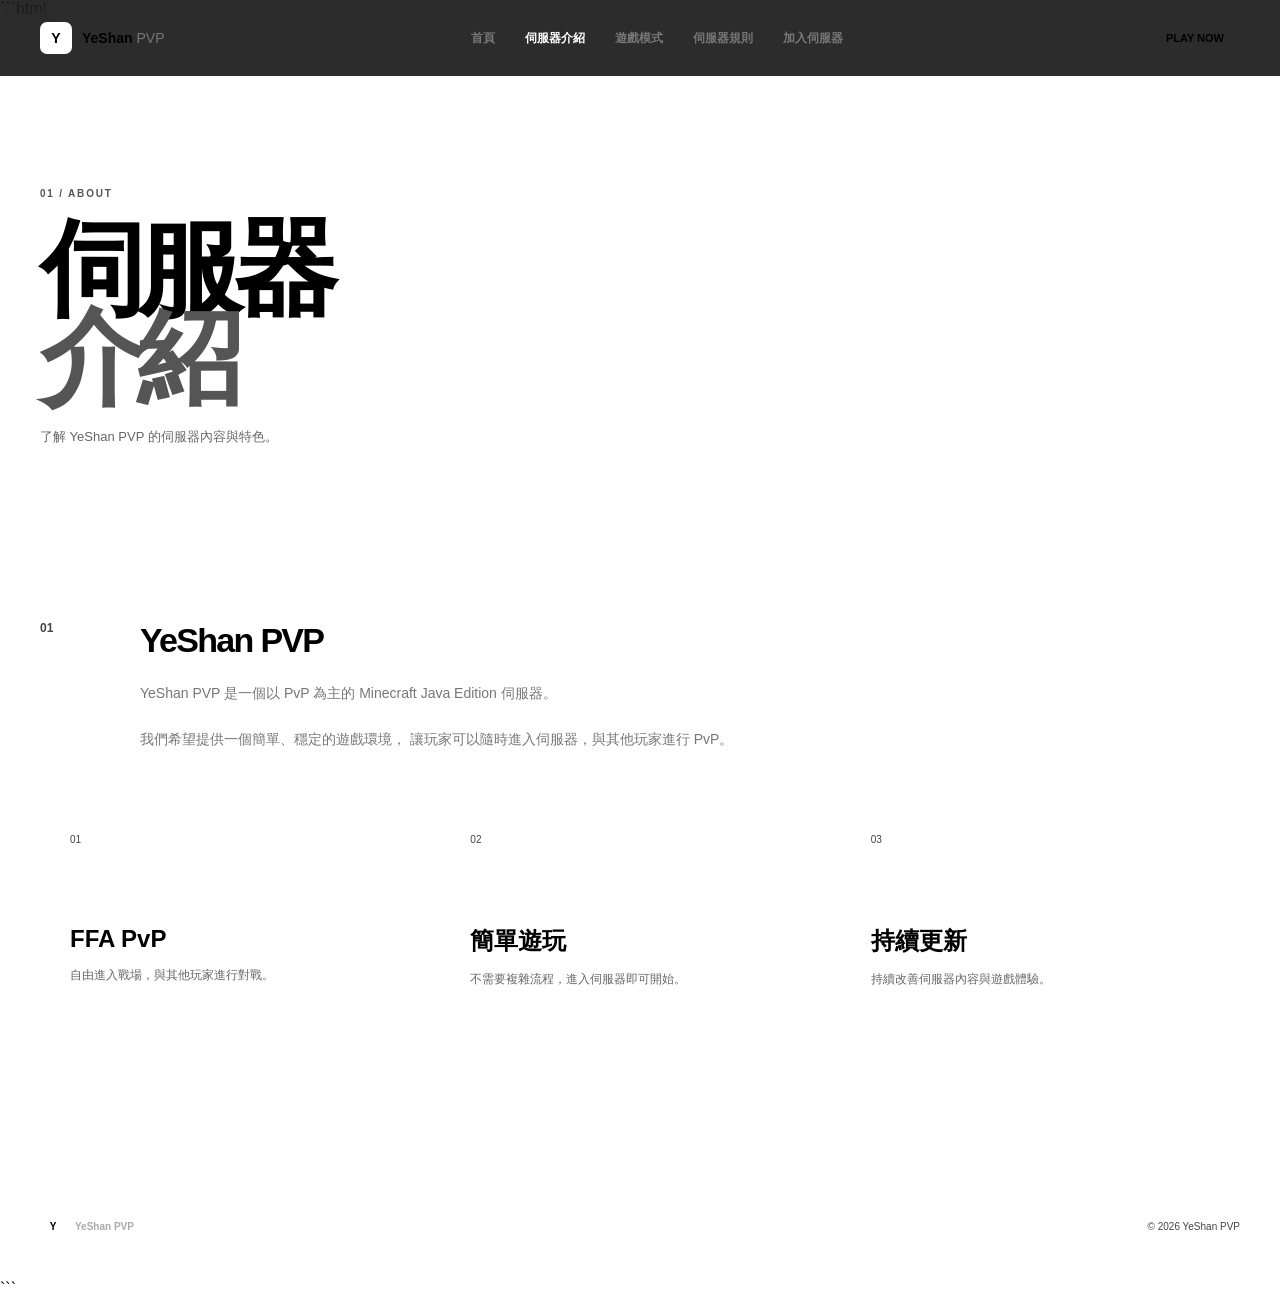
==== about.html @ f365135a "Add files via upload" ====
```html
<!DOCTYPE html>
<html lang="zh-TW">

<head>

    <meta charset="UTF-8">
    <meta name="viewport" content="width=device-width, initial-scale=1.0">

    <title>伺服器介紹｜YeShan PVP</title>

    <link rel="stylesheet" href="style.css">

</head>

<body>

<header class="navbar">

    <a href="index.html" class="logo">
        <span class="logo-box">Y</span>
        <span>YeShan <b>PVP</b></span>
    </a>

    <nav>
        <a href="index.html">首頁</a>
        <a href="about.html" class="active">伺服器介紹</a>
        <a href="games.html">遊戲模式</a>
        <a href="rules.html">伺服器規則</a>
        <a href="join.html">加入伺服器</a>
    </nav>

    <a href="join.html" class="nav-button">
        PLAY NOW
    </a>

</header>


<main class="page">

    <div class="page-header">

        <span>01 / ABOUT</span>

        <h1>
            伺服器<br>
            <em>介紹</em>
        </h1>

        <p>
            了解 YeShan PVP 的伺服器內容與特色。
        </p>

    </div>


    <section class="content-box">

        <div class="content-number">
            01
        </div>

        <div>

            <h2>YeShan PVP</h2>

            <p>
                YeShan PVP 是一個以 PvP 為主的
                Minecraft Java Edition 伺服器。
            </p>

            <p>
                我們希望提供一個簡單、穩定的遊戲環境，
                讓玩家可以隨時進入伺服器，與其他玩家進行 PvP。
            </p>

        </div>

    </section>


    <section class="content-grid">

        <div class="feature-card">

            <span>01</span>

            <h2>FFA PvP</h2>

            <p>
                自由進入戰場，與其他玩家進行對戰。
            </p>

        </div>


        <div class="feature-card">

            <span>02</span>

            <h2>簡單遊玩</h2>

            <p>
                不需要複雜流程，進入伺服器即可開始。
            </p>

        </div>


        <div class="feature-card">

            <span>03</span>

            <h2>持續更新</h2>

            <p>
                持續改善伺服器內容與遊戲體驗。
            </p>

        </div>

    </section>

</main>


<footer>

    <div class="footer-logo">
        <span class="logo-box">Y</span>
        YeShan PVP
    </div>

    <span>© 2026 YeShan PVP</span>

</footer>


<script src="script.js"></script>

</body>
</html>
```
---- style.css ----
```css
@import url('https://fonts.googleapis.com/css2?family=Inter:wght@400;500;600;700;800;900&display=swap');

:root {
    --bg: #080808;
    --bg2: #0e0e0e;
    --card: #111;
    --line: rgba(255,255,255,.09);

    --text: #f4f4f4;
    --muted: #777;
    --dark: #444;

    --green: #5cff8d;

    --max: 1180px;
}

* {
    margin: 0;
    padding: 0;
    box-sizing: border-box;
}

html {
    scroll-behavior: smooth;
}

body {
    background: var(--bg);
    color: var(--text);

    font-family:
        Inter,
        "Noto Sans TC",
        sans-serif;

    overflow-x: hidden;
}

body::before {
    content: "";

    position: fixed;

    inset: 0;

    background-image:
        linear-gradient(
            rgba(255,255,255,.025) 1px,
            transparent 1px
        ),
        linear-gradient(
            90deg,
            rgba(255,255,255,.025) 1px,
            transparent 1px
        );

    background-size: 60px 60px;

    pointer-events: none;

    z-index: -1;
}

a {
    color: inherit;
    text-decoration: none;
}


/* NAVBAR */

.navbar {
    position: fixed;

    top: 0;
    left: 0;
    right: 0;

    height: 76px;

    padding: 0 40px;

    display: flex;
    align-items: center;
    justify-content: space-between;

    border-bottom: 1px solid var(--line);

    background: rgba(8,8,8,.85);

    backdrop-filter: blur(18px);

    z-index: 100;
}

.logo {
    display: flex;
    align-items: center;
    gap: 10px;

    font-size: 14px;
    font-weight: 800;
}

.logo b {
    color: #777;
    font-weight: 400;
}

.logo-box {
    width: 32px;
    height: 32px;

    display: grid;
    place-items: center;

    background: white;
    color: black;

    border-radius: 7px;

    font-weight: 900;
}

.navbar nav {
    display: flex;
    gap: 30px;
}

.navbar nav a {
    color: #777;

    font-size: 12px;
    font-weight: 600;

    transition: .2s;
}

.navbar nav a:hover,
.navbar nav a.active {
    color: white;
}

.nav-button {
    padding: 10px 16px;

    border: 1px solid var(--line);

    border-radius: 7px;

    font-size: 11px;
    font-weight: 800;

    transition: .2s;
}

.nav-button:hover {
    background: white;
    color: black;
}


/* HOME */

.home-hero {
    min-height: 76vh;

    max-width: var(--max);

    margin: auto;

    padding: 180px 40px 100px;

    display: flex;
    align-items: center;

    position: relative;
}

.home-hero::after {
    content: "PVP";

    position: absolute;

    right: -20px;
    bottom: 0;

    color: rgba(255,255,255,.025);

    font-size: 240px;
    font-weight: 900;

    letter-spacing: -.1em;

    pointer-events: none;
}

.hero-content {
    position: relative;
    z-index: 2;
}

.hero-tag {
    color: #666;

    font-size: 10px;
    font-weight: 800;

    letter-spacing: .2em;

    margin-bottom: 20px;
}

.home-hero h1 {
    font-size: clamp(70px, 12vw, 145px);

    line-height: .82;

    letter-spacing: -.09em;

    font-weight: 900;
}

.home-hero h1 span {
    color: #4d4d4d;
}

.home-hero p {
    color: #777;

    font-size: 14px;

    line-height: 1.8;

    margin-top: 30px;
}

.hero-buttons {
    display: flex;
    gap: 10px;

    margin-top: 30px;
}

.button {
    display: inline-block;

    padding: 13px 20px;

    border: 1px solid var(--line);

    border-radius: 7px;

    font-size: 11px;
    font-weight: 800;

    transition: .2s;
}

.button.primary {
    background: white;
    color: black;
}

.button:hover {
    transform: translateY(-2px);
}

.button:not(.primary):hover {
    background: #111;
}


/* HOME CARDS */

.home-links {
    max-width: var(--max);

    margin: auto;

    padding: 0 40px 100px;

    display: grid;

    grid-template-columns: repeat(4,1fr);

    gap: 1px;
}

.home-card {
    min-height: 230px;

    padding: 28px;

    background: var(--card);

    border: 1px solid var(--line);

    transition: .25s;
}

.home-card:hover {
    background: #171717;

    transform: translateY(-5px);
}

.home-card > span {
    color: #444;

    font-size: 10px;
    font-weight: 800;
}

.home-card h2 {
    margin-top: 65px;

    font-size: 19px;

    letter-spacing: -.04em;
}

.home-card p {
    color: #666;

    font-size: 12px;

    line-height: 1.7;

    margin-top: 10px;
}

.home-card strong {
    display: block;

    margin-top: 20px;

    color: #aaa;

    font-size: 10px;
}


/* PAGE */

.page {
    max-width: var(--max);

    margin: auto;

    padding:
        170px 40px
        100px;
}

.page-header {
    border-bottom: 1px solid var(--line);

    padding-bottom: 65px;

    margin-bottom: 60px;
}

.page-header > span {
    color: #555;

    font-size: 10px;
    font-weight: 800;

    letter-spacing: .18em;
}

.page-header h1 {
    font-size: clamp(55px,9vw,105px);

    line-height: .85;

    letter-spacing: -.08em;

    margin-top: 25px;
}

.page-header h1 em {
    color: #555;

    font-style: normal;
}

.page-header p {
    color: #666;

    font-size: 13px;

    margin-top: 25px;
}


/* ABOUT */

.content-box {
    display: grid;

    grid-template-columns: 100px 1fr;

    padding: 50px 0;

    border-bottom: 1px solid var(--line);
}

.content-number {
    color: #444;

    font-size: 12px;
    font-weight: 800;
}

.content-box h2 {
    font-size: 34px;

    letter-spacing: -.05em;
}

.content-box p {
    max-width: 650px;

    color: #777;

    font-size: 14px;

    line-height: 1.9;

    margin-top: 20px;
}

.content-grid {
    display: grid;

    grid-template-columns: repeat(3,1fr);

    gap: 1px;

    margin-top: 1px;
}

.feature-card {
    min-height: 270px;

    padding: 30px;

    background: var(--card);

    border: 1px solid var(--line);

    transition: .25s;
}

.feature-card:hover {
    background: #151515;
}

.feature-card > span {
    color: #444;

    font-size: 10px;
}

.feature-card h2 {
    margin-top: 80px;

    font-size: 24px;
}

.feature-card p {
    color: #666;

    font-size: 12px;

    line-height: 1.7;

    margin-top: 12px;
}


/* GAMES */

.game-card {
    display: grid;

    grid-template-columns: 1fr 1fr;

    border: 1px solid var(--line);

    background: var(--card);
}

.game-image {
    min-height: 400px;

    display: grid;
    place-items: center;

    background:
        linear-gradient(
            135deg,
            #171717,
            #090909
        );

    font-size: 100px;

    color: #444;
}

.game-info {
    padding: 55px;
}

.game-info > span {
    color: #555;

    font-size: 10px;
    font-weight: 800;

    letter-spacing: .15em;
}

.game-info h2 {
    font-size: 55px;

    letter-spacing: -.07em;

    margin-top: 25px;
}

.game-info p {
    color: #777;

    font-size: 13px;

    line-height: 1.8;

    margin-top: 20px;
}

.game-status {
    color: var(--green);

    font-size: 10px;
    font-weight: 800;

    margin-top: 35px;
}

.coming-soon {
    margin-top: 60px;

    padding: 50px;

    border: 1px solid var(--line);

    text-align: center;
}

.coming-soon span {
    color: #444;

    font-size: 9px;
    font-weight: 800;

    letter-spacing: .2em;
}

.coming-soon h2 {
    margin-top: 15px;
}

.coming-soon p {
    color: #666;

    font-size: 12px;

    margin-top: 10px;
}


/* RULES */

.rules {
    border-top: 1px solid var(--line);
}

.rules article {
    display: grid;

    grid-template-columns: 100px 1fr;

    padding: 32px 0;

    border-bottom: 1px solid var(--line);

    transition: .2s;
}

.rules article:hover {
    padding-left: 15px;
}

.rules article > span {
    color: #444;

    font-size: 11px;
    font-weight: 800;
}

.rules h2 {
    font-size: 17px;
}

.rules p {
    color: #666;

    font-size: 12px;

    margin-top: 9px;
}

.rule-note {
    margin-top: 50px;

    padding: 30px;

    border: 1px solid var(--line);

    background: var(--card);
}

.rule-note span {
    color: #555;

    font-size: 9px;
    font-weight: 800;

    letter-spacing: .2em;
}

.rule-note p {
    color: #777;

    font-size: 12px;

    line-height: 1.7;

    margin-top: 10px;
}


/* JOIN */

.join-server {
    padding: 50px;

    border: 1px solid var(--line);

    background: var(--card);
}

.join-server > div:first-child > span {
    color: #555;

    font-size: 9px;
    font-weight: 800;

    letter-spacing: .15em;
}

.join-server h2 {
    font-family: monospace;

    font-size: clamp(22px,4vw,38px);

    margin-top: 15px;
}

.copy-big {
    margin-top: 30px;

    padding: 13px 20px;

    border: 0;

    border-radius: 7px;

    background: white;
    color: black;

    cursor: pointer;

    font-size: 11px;
    font-weight: 800;
}

#copyMessage {
    color: var(--green);

    font-size: 11px;

    margin-top: 10px;
}

.server-info-grid {
    display: grid;

    grid-template-columns: repeat(4,1fr);

    margin-top: 50px;

    border-top: 1px solid var(--line);
}

.server-info-grid > div {
    padding: 25px 20px 0;

    border-right: 1px solid var(--line);
}

.server-info-grid > div:first-child {
    padding-left: 0;
}

.server-info-grid > div:last-child {
    border: 0;
}

.server-info-grid span {
    display: block;

    color: #555;

    font-size: 9px;
    font-weight: 800;

    margin-bottom: 8px;
}

.server-info-grid strong {
    font-size: 13px;
}

.online {
    color: var(--green);
}

.join-steps {
    margin-top: 80px;
}

.join-steps > h2 {
    font-size: 35px;

    margin-bottom: 40px;
}

.join-steps > div {
    display: grid;

    grid-template-columns: repeat(4,1fr);
}

.join-steps article {
    padding: 30px 20px;

    border-top: 1px solid var(--line);
    border-right: 1px solid var(--line);
}

.join-steps article:last-child {
    border-right: 0;
}

.join-steps article span {
    color: #444;

    font-size: 10px;
}

.join-steps h3 {
    font-size: 14px;

    margin-top: 35px;
}

.join-steps p {
    color: #666;

    font-size: 11px;

    margin-top: 10px;
}


/* FOOTER */

footer {
    padding: 40px;

    border-top: 1px solid var(--line);

    display: flex;

    justify-content: space-between;
    align-items: center;

    color: #444;

    font-size: 10px;
}

.footer-logo {
    display: flex;

    align-items: center;

    gap: 9px;

    color: #aaa;

    font-weight: 800;
}

.footer-logo .logo-box {
    width: 26px;
    height: 26px;

    font-size: 10px;
}


/* MOBILE */

@media(max-width:850px) {

    .navbar {
        padding: 0 20px;
    }

    .navbar nav {
        display: none;
    }

    .home-hero {
        padding: 150px 22px 80px;
    }

    .home-hero h1 {
        font-size: 75px;
    }

    .home-links {
        padding: 0 22px 70px;

        grid-template-columns: 1fr 1fr;
    }

    .page {
        padding:
            140px 22px
            70px;
    }

    .content-grid {
        grid-template-columns: 1fr;
    }

    .game-card {
        grid-template-columns: 1fr;
    }

    .game-image {
        min-height: 250px;
    }

    .server-info-grid {
        grid-template-columns: 1fr 1fr;

        gap: 20px;
    }

    .server-info-grid > div,
    .server-info-grid > div:first-child {
        padding: 20px 0;

        border-right: 0;
        border-bottom: 1px solid var(--line);
    }

    .join-steps > div {
        grid-template-columns: 1fr;
    }

    .join-steps article {
        border-right: 0;

        border-bottom: 1px solid var(--line);
    }

    footer {
        flex-direction: column;

        gap: 15px;

        text-align: center;
    }

}
```
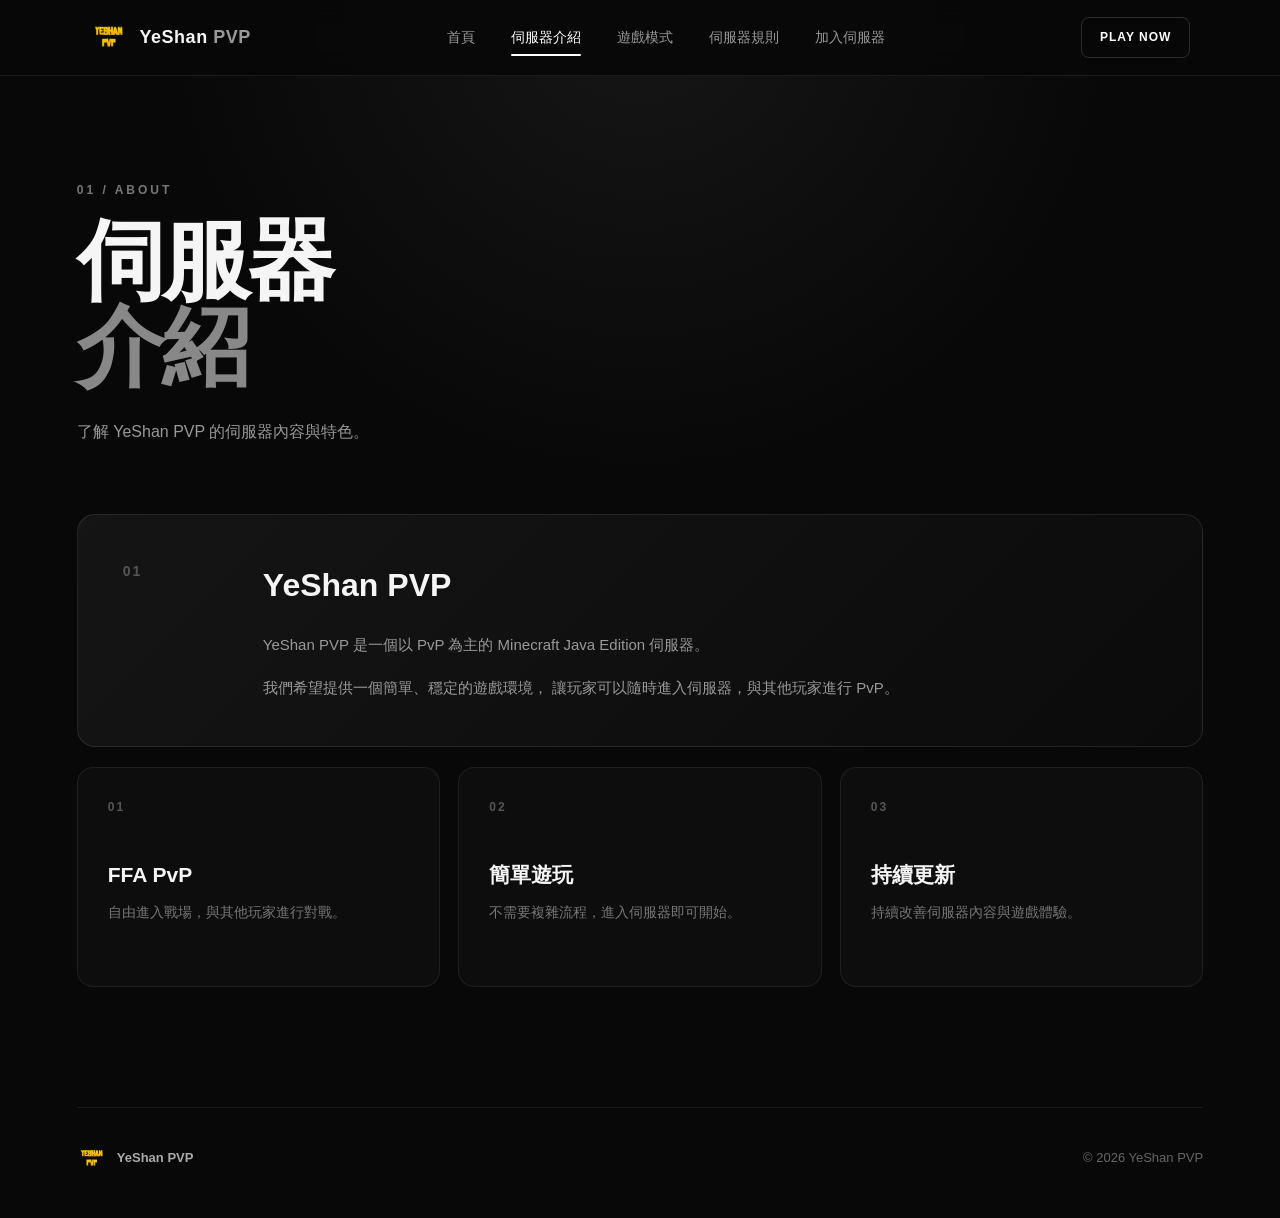
==== commit 2e6766f8: "Add files via upload" ====
--- a/about.html
+++ b/about.html
@@ -1,4 +1,3 @@
-```html
 <!DOCTYPE html>
 <html lang="zh-TW">
 
@@ -9,26 +8,62 @@
 
     <title>伺服器介紹｜YeShan PVP</title>
 
+    <meta name="description"
+          content="YeShan PVP Minecraft PvP Server">
+
+    <!-- 網頁分頁圖示 -->
+    <link rel="icon" type="image/png" href="favicon.png">
+
+    <!-- 網站樣式 -->
     <link rel="stylesheet" href="style.css">
 
 </head>
 
+
 <body>
 
 <header class="navbar">
 
+    <!-- Logo -->
     <a href="index.html" class="logo">
-        <span class="logo-box">Y</span>
-        <span>YeShan <b>PVP</b></span>
+
+        <img
+            src="logo.png"
+            alt="YeShan PVP Logo"
+            class="custom-logo"
+        >
+
+        <span>
+            YeShan <b>PVP</b>
+        </span>
+
     </a>
 
+
     <nav>
-        <a href="index.html">首頁</a>
-        <a href="about.html" class="active">伺服器介紹</a>
-        <a href="games.html">遊戲模式</a>
-        <a href="rules.html">伺服器規則</a>
-        <a href="join.html">加入伺服器</a>
+
+        <a href="index.html">
+            首頁
+        </a>
+
+        <a href="about.html" class="active">
+            伺服器介紹
+        </a>
+
+        <a href="games.html">
+            遊戲模式
+        </a>
+
+        <a href="rules.html">
+            伺服器規則
+        </a>
+
+        <a href="join.html">
+            加入伺服器
+        </a>
+
     </nav>
+
 
     <a href="join.html" class="nav-button">
         PLAY NOW
@@ -41,7 +76,9 @@
 
     <div class="page-header">
 
-        <span>01 / ABOUT</span>
+        <span>
+            01 / ABOUT
+        </span>
 
         <h1>
             伺服器<br>
@@ -63,7 +100,9 @@
 
         <div>
 
-            <h2>YeShan PVP</h2>
+            <h2>
+                YeShan PVP
+            </h2>
 
             <p>
                 YeShan PVP 是一個以 PvP 為主的
@@ -82,11 +121,16 @@
 
     <section class="content-grid">
 
+
         <div class="feature-card">
 
-            <span>01</span>
-
-            <h2>FFA PvP</h2>
+            <span>
+                01
+            </span>
+
+            <h2>
+                FFA PvP
+            </h2>
 
             <p>
                 自由進入戰場，與其他玩家進行對戰。
@@ -97,9 +141,13 @@
 
         <div class="feature-card">
 
-            <span>02</span>
-
-            <h2>簡單遊玩</h2>
+            <span>
+                02
+            </span>
+
+            <h2>
+                簡單遊玩
+            </h2>
 
             <p>
                 不需要複雜流程，進入伺服器即可開始。
@@ -110,9 +158,13 @@
 
         <div class="feature-card">
 
-            <span>03</span>
-
-            <h2>持續更新</h2>
+            <span>
+                03
+            </span>
+
+            <h2>
+                持續更新
+            </h2>
 
             <p>
                 持續改善伺服器內容與遊戲體驗。
@@ -120,6 +172,7 @@
 
         </div>
 
+
     </section>
 
 </main>
@@ -128,11 +181,22 @@
 <footer>
 
     <div class="footer-logo">
-        <span class="logo-box">Y</span>
-        YeShan PVP
+
+        <img
+            src="logo.png"
+            alt="YeShan PVP Logo"
+            class="custom-logo footer-custom-logo"
+        >
+
+        <span>
+            YeShan PVP
+        </span>
+
     </div>
 
-    <span>© 2026 YeShan PVP</span>
+    <span>
+        © 2026 YeShan PVP
+    </span>
 
 </footer>
 
@@ -140,5 +204,5 @@
 <script src="script.js"></script>
 
 </body>
-</html>
-```
+
+</html>
--- a/style.css
+++ b/style.css
@@ -1,20 +1,6 @@
-```css
-@import url('https://fonts.googleapis.com/css2?family=Inter:wght@400;500;600;700;800;900&display=swap');
-
-:root {
-    --bg: #080808;
-    --bg2: #0e0e0e;
-    --card: #111;
-    --line: rgba(255,255,255,.09);
-
-    --text: #f4f4f4;
-    --muted: #777;
-    --dark: #444;
-
-    --green: #5cff8d;
-
-    --max: 1180px;
-}
+/* ================================
+   基本設定
+================================ */
 
 * {
     margin: 0;
@@ -27,40 +13,21 @@
 }
 
 body {
-    background: var(--bg);
-    color: var(--text);
-
+    min-height: 100vh;
+    background:
+        radial-gradient(
+            circle at 50% 0%,
+            rgba(255, 255, 255, 0.06),
+            transparent 35%
+        ),
+        #080808;
+    color: #f5f5f5;
     font-family:
-        Inter,
+        Arial,
         "Noto Sans TC",
+        "Microsoft JhengHei",
         sans-serif;
-
-    overflow-x: hidden;
-}
-
-body::before {
-    content: "";
-
-    position: fixed;
-
-    inset: 0;
-
-    background-image:
-        linear-gradient(
-            rgba(255,255,255,.025) 1px,
-            transparent 1px
-        ),
-        linear-gradient(
-            90deg,
-            rgba(255,255,255,.025) 1px,
-            transparent 1px
-        );
-
-    background-size: 60px 60px;
-
-    pointer-events: none;
-
-    z-index: -1;
+    line-height: 1.6;
 }
 
 a {
@@ -68,753 +35,1132 @@
     text-decoration: none;
 }
 
-
-/* NAVBAR */
+img {
+    max-width: 100%;
+}
+
+
+/* ================================
+   導覽列
+================================ */
 
 .navbar {
-    position: fixed;
-
+    position: sticky;
     top: 0;
-    left: 0;
-    right: 0;
-
-    height: 76px;
-
-    padding: 0 40px;
+    z-index: 1000;
+
+    width: 100%;
+    min-height: 76px;
+
+    padding: 0 7%;
 
     display: flex;
     align-items: center;
     justify-content: space-between;
 
-    border-bottom: 1px solid var(--line);
-
-    background: rgba(8,8,8,.85);
-
-    backdrop-filter: blur(18px);
-
-    z-index: 100;
-}
+    background: rgba(8, 8, 8, 0.92);
+
+    border-bottom: 1px solid rgba(255, 255, 255, 0.08);
+
+    backdrop-filter: blur(14px);
+}
+
+
+/* ================================
+   Logo
+================================ */
 
 .logo {
     display: flex;
     align-items: center;
-    gap: 10px;
-
-    font-size: 14px;
-    font-weight: 800;
+
+    gap: 12px;
+
+    font-size: 18px;
+    font-weight: 700;
+
+    letter-spacing: 0.5px;
+
+    white-space: nowrap;
 }
 
 .logo b {
-    color: #777;
-    font-weight: 400;
-}
-
-.logo-box {
-    width: 32px;
-    height: 32px;
-
-    display: grid;
-    place-items: center;
-
-    background: white;
-    color: black;
-
-    border-radius: 7px;
-
-    font-weight: 900;
-}
+    color: #999;
+}
+
+
+/* 自訂 Logo 圖片 */
+
+.custom-logo {
+    width: 38px;
+    height: 38px;
+
+    display: block;
+
+    object-fit: contain;
+
+    border-radius: 8px;
+
+    flex-shrink: 0;
+}
+
+
+/* Footer Logo */
+
+.footer-logo .custom-logo {
+    width: 30px;
+    height: 30px;
+
+    border-radius: 6px;
+}
+
+
+/* ================================
+   導覽
+================================ */
 
 .navbar nav {
     display: flex;
-    gap: 30px;
+    align-items: center;
+
+    gap: 8px;
 }
 
 .navbar nav a {
-    color: #777;
+    position: relative;
+
+    padding: 10px 14px;
+
+    color: #999;
+
+    font-size: 14px;
+
+    transition:
+        color 0.25s ease,
+        background 0.25s ease;
+}
+
+.navbar nav a:hover {
+    color: #fff;
+}
+
+.navbar nav a.active {
+    color: #fff;
+}
+
+.navbar nav a.active::after {
+    content: "";
+
+    position: absolute;
+
+    left: 14px;
+    right: 14px;
+    bottom: 3px;
+
+    height: 2px;
+
+    background: #fff;
+
+    border-radius: 10px;
+}
+
+
+/* ================================
+   PLAY NOW
+================================ */
+
+.nav-button {
+    padding: 10px 18px;
+
+    border: 1px solid rgba(255, 255, 255, 0.15);
+
+    border-radius: 8px;
+
+    color: #fff;
 
     font-size: 12px;
-    font-weight: 600;
-
-    transition: .2s;
-}
-
-.navbar nav a:hover,
-.navbar nav a.active {
-    color: white;
-}
-
-.nav-button {
-    padding: 10px 16px;
-
-    border: 1px solid var(--line);
-
-    border-radius: 7px;
-
-    font-size: 11px;
     font-weight: 800;
 
-    transition: .2s;
+    letter-spacing: 1px;
+
+    transition:
+        background 0.25s ease,
+        border-color 0.25s ease,
+        transform 0.2s ease;
 }
 
 .nav-button:hover {
-    background: white;
-    color: black;
-}
-
-
-/* HOME */
+    background: #fff;
+
+    border-color: #fff;
+
+    color: #080808;
+
+    transform: translateY(-2px);
+}
+
+
+/* ================================
+   首頁 Hero
+================================ */
 
 .home-hero {
-    min-height: 76vh;
-
-    max-width: var(--max);
-
-    margin: auto;
-
-    padding: 180px 40px 100px;
+    min-height: calc(100vh - 76px);
+
+    width: 100%;
 
     display: flex;
+
     align-items: center;
+    justify-content: center;
+
+    padding: 100px 7% 120px;
 
     position: relative;
-}
-
-.home-hero::after {
-    content: "PVP";
+
+    overflow: hidden;
+}
+
+
+/* Hero 光暈 */
+
+.home-hero::before {
+    content: "";
 
     position: absolute;
 
-    right: -20px;
-    bottom: 0;
-
-    color: rgba(255,255,255,.025);
-
-    font-size: 240px;
-    font-weight: 900;
-
-    letter-spacing: -.1em;
+    width: 700px;
+    height: 700px;
+
+    top: -300px;
+    left: 50%;
+
+    transform: translateX(-50%);
+
+    background:
+        radial-gradient(
+            circle,
+            rgba(255, 255, 255, 0.07),
+            transparent 70%
+        );
 
     pointer-events: none;
 }
+
+
+/* Hero 內容 */
 
 .hero-content {
     position: relative;
-    z-index: 2;
-}
+
+    z-index: 1;
+
+    width: min(1180px, 100%);
+
+    margin: 0 auto;
+}
+
+
+/* Hero 小標 */
 
 .hero-tag {
-    color: #666;
-
-    font-size: 10px;
-    font-weight: 800;
-
-    letter-spacing: .2em;
-
-    margin-bottom: 20px;
-}
+    display: inline-block;
+
+    margin-bottom: 22px;
+
+    color: #777;
+
+    font-size: 12px;
+    font-weight: 700;
+
+    letter-spacing: 4px;
+}
+
+
+/* Hero 標題 */
 
 .home-hero h1 {
-    font-size: clamp(70px, 12vw, 145px);
-
-    line-height: .82;
-
-    letter-spacing: -.09em;
+    font-size: clamp(72px, 11vw, 150px);
+
+    line-height: 0.9;
+
+    letter-spacing: -7px;
 
     font-weight: 900;
 }
 
 .home-hero h1 span {
-    color: #4d4d4d;
-}
+    display: block;
+
+    color: #777;
+}
+
+
+/* Hero 描述 */
 
 .home-hero p {
-    color: #777;
-
-    font-size: 14px;
+    margin-top: 35px;
+
+    color: #999;
+
+    font-size: 17px;
 
     line-height: 1.8;
-
-    margin-top: 30px;
-}
+}
+
+
+/* ================================
+   Hero 按鈕
+================================ */
 
 .hero-buttons {
     display: flex;
-    gap: 10px;
-
-    margin-top: 30px;
+
+    align-items: center;
+
+    gap: 12px;
+
+    margin-top: 35px;
 }
 
 .button {
-    display: inline-block;
-
-    padding: 13px 20px;
-
-    border: 1px solid var(--line);
-
-    border-radius: 7px;
-
-    font-size: 11px;
-    font-weight: 800;
-
-    transition: .2s;
-}
-
-.button.primary {
-    background: white;
-    color: black;
+    display: inline-flex;
+
+    align-items: center;
+    justify-content: center;
+
+    min-height: 48px;
+
+    padding: 0 22px;
+
+    border: 1px solid rgba(255, 255, 255, 0.15);
+
+    border-radius: 9px;
+
+    color: #ddd;
+
+    font-size: 14px;
+    font-weight: 700;
+
+    transition:
+        transform 0.2s ease,
+        background 0.25s ease,
+        color 0.25s ease,
+        border-color 0.25s ease;
 }
 
 .button:hover {
     transform: translateY(-2px);
-}
-
-.button:not(.primary):hover {
-    background: #111;
-}
-
-
-/* HOME CARDS */
+
+    background: rgba(255, 255, 255, 0.08);
+
+    border-color: rgba(255, 255, 255, 0.25);
+
+    color: #fff;
+}
+
+.button.primary {
+    background: #fff;
+
+    color: #080808;
+
+    border-color: #fff;
+}
+
+.button.primary:hover {
+    background: #ddd;
+
+    color: #080808;
+}
+
+
+/* ================================
+   首頁卡片
+================================ */
 
 .home-links {
-    max-width: var(--max);
-
-    margin: auto;
-
-    padding: 0 40px 100px;
+    width: min(1180px, 88%);
+
+    margin: 0 auto;
+
+    padding: 0 0 120px;
 
     display: grid;
 
-    grid-template-columns: repeat(4,1fr);
-
-    gap: 1px;
+    grid-template-columns: repeat(4, 1fr);
+
+    gap: 18px;
 }
 
 .home-card {
-    min-height: 230px;
-
-    padding: 28px;
-
-    background: var(--card);
-
-    border: 1px solid var(--line);
-
-    transition: .25s;
+    position: relative;
+
+    min-height: 270px;
+
+    padding: 30px;
+
+    display: flex;
+
+    flex-direction: column;
+
+    background: rgba(255, 255, 255, 0.025);
+
+    border: 1px solid rgba(255, 255, 255, 0.07);
+
+    border-radius: 16px;
+
+    overflow: hidden;
+
+    transition:
+        transform 0.25s ease,
+        border-color 0.25s ease,
+        background 0.25s ease;
 }
 
 .home-card:hover {
-    background: #171717;
-
-    transform: translateY(-5px);
+    transform: translateY(-6px);
+
+    background: rgba(255, 255, 255, 0.04);
+
+    border-color: rgba(255, 255, 255, 0.17);
 }
 
 .home-card > span {
-    color: #444;
-
-    font-size: 10px;
+    display: inline-block;
+
+    margin-bottom: 45px;
+
+    color: #555;
+
+    font-size: 12px;
     font-weight: 800;
+
+    letter-spacing: 2px;
 }
 
 .home-card h2 {
-    margin-top: 65px;
-
-    font-size: 19px;
-
-    letter-spacing: -.04em;
+    margin-bottom: 10px;
+
+    color: #fff;
+
+    font-size: 21px;
+
+    line-height: 1.3;
 }
 
 .home-card p {
-    color: #666;
-
-    font-size: 12px;
+    color: #777;
+
+    font-size: 14px;
 
     line-height: 1.7;
-
-    margin-top: 10px;
 }
 
 .home-card strong {
     display: block;
 
-    margin-top: 20px;
+    margin-top: auto;
+
+    padding-top: 25px;
 
     color: #aaa;
 
-    font-size: 10px;
-}
-
-
-/* PAGE */
+    font-size: 13px;
+
+    transition: color 0.2s ease;
+}
+
+.home-card:hover strong {
+    color: #fff;
+}
+
+
+/* ================================
+   一般頁面
+================================ */
 
 .page {
-    max-width: var(--max);
-
-    margin: auto;
-
-    padding:
-        170px 40px
-        100px;
-}
+    width: min(1180px, 88%);
+
+    margin: 0 auto;
+
+    padding: 100px 0 120px;
+}
+
+
+/* ================================
+   頁面標題
+================================ */
 
 .page-header {
-    border-bottom: 1px solid var(--line);
-
-    padding-bottom: 65px;
-
-    margin-bottom: 60px;
+    max-width: 800px;
+
+    margin-bottom: 70px;
 }
 
 .page-header > span {
-    color: #555;
-
-    font-size: 10px;
-    font-weight: 800;
-
-    letter-spacing: .18em;
+    display: inline-block;
+
+    margin-bottom: 18px;
+
+    color: #777;
+
+    font-size: 12px;
+    font-weight: 700;
+
+    letter-spacing: 3px;
 }
 
 .page-header h1 {
-    font-size: clamp(55px,9vw,105px);
-
-    line-height: .85;
-
-    letter-spacing: -.08em;
-
-    margin-top: 25px;
+    font-size: clamp(48px, 7vw, 88px);
+
+    line-height: 0.98;
+
+    letter-spacing: -3px;
+
+    font-weight: 900;
 }
 
 .page-header h1 em {
-    color: #555;
+    color: #888;
 
     font-style: normal;
 }
 
 .page-header p {
-    color: #666;
-
-    font-size: 13px;
-
-    margin-top: 25px;
-}
-
-
-/* ABOUT */
+    margin-top: 28px;
+
+    color: #999;
+
+    font-size: 16px;
+}
+
+
+/* ================================
+   About Content
+================================ */
 
 .content-box {
     display: grid;
 
     grid-template-columns: 100px 1fr;
 
-    padding: 50px 0;
-
-    border-bottom: 1px solid var(--line);
-}
-
-.content-number {
-    color: #444;
-
-    font-size: 12px;
-    font-weight: 800;
-}
-
-.content-box h2 {
-    font-size: 34px;
-
-    letter-spacing: -.05em;
-}
-
-.content-box p {
-    max-width: 650px;
-
-    color: #777;
-
-    font-size: 14px;
-
-    line-height: 1.9;
-
-    margin-top: 20px;
-}
-
-.content-grid {
-    display: grid;
-
-    grid-template-columns: repeat(3,1fr);
-
-    gap: 1px;
-
-    margin-top: 1px;
-}
-
-.feature-card {
-    min-height: 270px;
-
-    padding: 30px;
-
-    background: var(--card);
-
-    border: 1px solid var(--line);
-
-    transition: .25s;
-}
-
-.feature-card:hover {
-    background: #151515;
-}
-
-.feature-card > span {
-    color: #444;
-
-    font-size: 10px;
-}
-
-.feature-card h2 {
-    margin-top: 80px;
-
-    font-size: 24px;
-}
-
-.feature-card p {
-    color: #666;
-
-    font-size: 12px;
-
-    line-height: 1.7;
-
-    margin-top: 12px;
-}
-
-
-/* GAMES */
-
-.game-card {
-    display: grid;
-
-    grid-template-columns: 1fr 1fr;
-
-    border: 1px solid var(--line);
-
-    background: var(--card);
-}
-
-.game-image {
-    min-height: 400px;
-
-    display: grid;
-    place-items: center;
+    gap: 40px;
+
+    padding: 45px;
 
     background:
         linear-gradient(
             135deg,
-            #171717,
-            #090909
+            rgba(255, 255, 255, 0.055),
+            rgba(255, 255, 255, 0.015)
         );
 
-    font-size: 100px;
-
-    color: #444;
+    border: 1px solid rgba(255, 255, 255, 0.09);
+
+    border-radius: 18px;
+}
+
+.content-number {
+    color: #555;
+
+    font-size: 14px;
+
+    font-weight: 800;
+
+    letter-spacing: 2px;
+}
+
+.content-box h2 {
+    margin-bottom: 20px;
+
+    font-size: 32px;
+}
+
+.content-box p {
+    margin-bottom: 16px;
+
+    color: #999;
+
+    font-size: 15px;
+
+    line-height: 1.8;
+}
+
+.content-box p:last-child {
+    margin-bottom: 0;
+}
+
+
+/* ================================
+   About Feature Cards
+================================ */
+
+.content-grid {
+    margin-top: 20px;
+
+    display: grid;
+
+    grid-template-columns: repeat(3, 1fr);
+
+    gap: 18px;
+}
+
+.feature-card {
+    min-height: 220px;
+
+    padding: 30px;
+
+    background: rgba(255, 255, 255, 0.025);
+
+    border: 1px solid rgba(255, 255, 255, 0.07);
+
+    border-radius: 16px;
+
+    transition:
+        transform 0.25s ease,
+        border-color 0.25s ease;
+}
+
+.feature-card:hover {
+    transform: translateY(-5px);
+
+    border-color: rgba(255, 255, 255, 0.16);
+}
+
+.feature-card > span {
+    display: block;
+
+    margin-bottom: 40px;
+
+    color: #555;
+
+    font-size: 12px;
+
+    font-weight: 800;
+
+    letter-spacing: 2px;
+}
+
+.feature-card h2 {
+    margin-bottom: 10px;
+
+    font-size: 21px;
+}
+
+.feature-card p {
+    color: #777;
+
+    font-size: 14px;
+}
+
+
+/* ================================
+   Games
+================================ */
+
+.game-card {
+    display: grid;
+
+    grid-template-columns: 0.8fr 1.2fr;
+
+    min-height: 350px;
+
+    background:
+        linear-gradient(
+            135deg,
+            rgba(255, 255, 255, 0.055),
+            rgba(255, 255, 255, 0.015)
+        );
+
+    border: 1px solid rgba(255, 255, 255, 0.09);
+
+    border-radius: 18px;
+
+    overflow: hidden;
+}
+
+.game-image {
+    display: flex;
+
+    align-items: center;
+    justify-content: center;
+
+    min-height: 350px;
+
+    background:
+        radial-gradient(
+            circle,
+            rgba(255, 255, 255, 0.09),
+            transparent 65%
+        );
+
+    color: #fff;
+
+    font-size: 90px;
 }
 
 .game-info {
-    padding: 55px;
+    padding: 50px;
+
+    display: flex;
+
+    flex-direction: column;
+
+    justify-content: center;
 }
 
 .game-info > span {
+    margin-bottom: 15px;
+
+    color: #777;
+
+    font-size: 12px;
+
+    font-weight: 700;
+
+    letter-spacing: 3px;
+}
+
+.game-info h2 {
+    margin-bottom: 20px;
+
+    font-size: 48px;
+
+    letter-spacing: -2px;
+}
+
+.game-info p {
+    margin-bottom: 12px;
+
+    color: #999;
+
+    font-size: 15px;
+}
+
+.game-status {
+    margin-top: 25px;
+
+    color: #aaa;
+
+    font-size: 12px;
+
+    font-weight: 800;
+
+    letter-spacing: 2px;
+}
+
+
+/* ================================
+   Coming Soon
+================================ */
+
+.coming-soon {
+    margin-top: 80px;
+
+    padding: 60px;
+
+    text-align: center;
+
+    background: rgba(255, 255, 255, 0.025);
+
+    border: 1px solid rgba(255, 255, 255, 0.07);
+
+    border-radius: 16px;
+}
+
+.coming-soon > span {
     color: #555;
 
-    font-size: 10px;
+    font-size: 11px;
+
     font-weight: 800;
 
-    letter-spacing: .15em;
-}
-
-.game-info h2 {
-    font-size: 55px;
-
-    letter-spacing: -.07em;
-
-    margin-top: 25px;
-}
-
-.game-info p {
-    color: #777;
-
-    font-size: 13px;
-
-    line-height: 1.8;
-
-    margin-top: 20px;
-}
-
-.game-status {
-    color: var(--green);
-
-    font-size: 10px;
-    font-weight: 800;
-
-    margin-top: 35px;
-}
-
-.coming-soon {
-    margin-top: 60px;
-
-    padding: 50px;
-
-    border: 1px solid var(--line);
-
-    text-align: center;
-}
-
-.coming-soon span {
-    color: #444;
-
-    font-size: 9px;
-    font-weight: 800;
-
-    letter-spacing: .2em;
+    letter-spacing: 3px;
 }
 
 .coming-soon h2 {
     margin-top: 15px;
+
+    font-size: 32px;
 }
 
 .coming-soon p {
-    color: #666;
-
-    font-size: 12px;
-
     margin-top: 10px;
-}
-
-
-/* RULES */
+
+    color: #777;
+}
+
+
+/* ================================
+   Rules
+================================ */
 
 .rules {
-    border-top: 1px solid var(--line);
+    display: flex;
+
+    flex-direction: column;
+
+    gap: 12px;
 }
 
 .rules article {
     display: grid;
 
-    grid-template-columns: 100px 1fr;
-
-    padding: 32px 0;
-
-    border-bottom: 1px solid var(--line);
-
-    transition: .2s;
+    grid-template-columns: 80px 1fr;
+
+    gap: 25px;
+
+    padding: 28px 30px;
+
+    background: rgba(255, 255, 255, 0.025);
+
+    border: 1px solid rgba(255, 255, 255, 0.07);
+
+    border-radius: 14px;
+
+    transition:
+        transform 0.2s ease,
+        border-color 0.2s ease;
 }
 
 .rules article:hover {
-    padding-left: 15px;
+    transform: translateX(5px);
+
+    border-color: rgba(255, 255, 255, 0.16);
 }
 
 .rules article > span {
-    color: #444;
+    color: #555;
+
+    font-size: 12px;
+
+    font-weight: 800;
+
+    letter-spacing: 2px;
+}
+
+.rules article h2 {
+    margin-bottom: 6px;
+
+    font-size: 19px;
+}
+
+.rules article p {
+    color: #777;
+
+    font-size: 14px;
+}
+
+.rule-note {
+    margin-top: 30px;
+
+    padding: 25px 30px;
+
+    background: rgba(255, 255, 255, 0.02);
+
+    border-left: 2px solid #555;
+}
+
+.rule-note > span {
+    display: block;
+
+    margin-bottom: 8px;
+
+    color: #777;
 
     font-size: 11px;
+
     font-weight: 800;
-}
-
-.rules h2 {
-    font-size: 17px;
-}
-
-.rules p {
-    color: #666;
+
+    letter-spacing: 3px;
+}
+
+.rule-note p {
+    color: #888;
+
+    font-size: 14px;
+}
+
+
+/* ================================
+   Join Server
+================================ */
+
+.join-server {
+    display: grid;
+
+    grid-template-columns:
+        minmax(0, 1.35fr)
+        minmax(350px, 0.85fr);
+
+    gap: 60px;
+
+    padding: 50px;
+
+    background:
+        linear-gradient(
+            135deg,
+            rgba(255, 255, 255, 0.055),
+            rgba(255, 255, 255, 0.015)
+        );
+
+    border: 1px solid rgba(255, 255, 255, 0.09);
+
+    border-radius: 20px;
+
+    box-shadow:
+        0 30px 80px rgba(0, 0, 0, 0.35);
+}
+
+.server-address > span {
+    display: block;
+
+    margin-bottom: 15px;
+
+    color: #777;
 
     font-size: 12px;
 
-    margin-top: 9px;
-}
-
-.rule-note {
-    margin-top: 50px;
-
-    padding: 30px;
-
-    border: 1px solid var(--line);
-
-    background: var(--card);
-}
-
-.rule-note span {
-    color: #555;
-
-    font-size: 9px;
+    font-weight: 700;
+
+    letter-spacing: 3px;
+}
+
+.server-address h2 {
+    max-width: 100%;
+
+    margin-bottom: 28px;
+
+    color: #fff;
+
+    font-size: clamp(24px, 3vw, 40px);
+
+    line-height: 1.2;
+
+    word-break: break-word;
+
+    letter-spacing: -1px;
+}
+
+
+/* ================================
+   複製按鈕
+================================ */
+
+.copy-big {
+    padding: 15px 24px;
+
+    border: 0;
+
+    border-radius: 10px;
+
+    background: #fff;
+
+    color: #080808;
+
+    font-size: 14px;
+
     font-weight: 800;
 
-    letter-spacing: .2em;
-}
-
-.rule-note p {
-    color: #777;
-
-    font-size: 12px;
-
-    line-height: 1.7;
-
-    margin-top: 10px;
-}
-
-
-/* JOIN */
-
-.join-server {
-    padding: 50px;
-
-    border: 1px solid var(--line);
-
-    background: var(--card);
-}
-
-.join-server > div:first-child > span {
-    color: #555;
-
-    font-size: 9px;
-    font-weight: 800;
-
-    letter-spacing: .15em;
-}
-
-.join-server h2 {
-    font-family: monospace;
-
-    font-size: clamp(22px,4vw,38px);
-
-    margin-top: 15px;
-}
-
-.copy-big {
-    margin-top: 30px;
-
-    padding: 13px 20px;
-
-    border: 0;
-
-    border-radius: 7px;
-
-    background: white;
-    color: black;
-
     cursor: pointer;
 
-    font-size: 11px;
-    font-weight: 800;
+    transition:
+        transform 0.2s ease,
+        background 0.2s ease,
+        box-shadow 0.2s ease;
+}
+
+.copy-big:hover {
+    background: #ddd;
+
+    transform: translateY(-2px);
+
+    box-shadow:
+        0 10px 30px rgba(255, 255, 255, 0.08);
+}
+
+.copy-big:active {
+    transform: translateY(0);
 }
 
 #copyMessage {
-    color: var(--green);
-
-    font-size: 11px;
-
-    margin-top: 10px;
-}
+    min-height: 24px;
+
+    margin-top: 14px;
+
+    color: #999;
+
+    font-size: 13px;
+}
+
+
+/* ================================
+   Server Info
+================================ */
 
 .server-info-grid {
     display: grid;
 
-    grid-template-columns: repeat(4,1fr);
-
-    margin-top: 50px;
-
-    border-top: 1px solid var(--line);
+    grid-template-columns: repeat(2, 1fr);
+
+    gap: 14px;
+
+    align-content: center;
 }
 
 .server-info-grid > div {
-    padding: 25px 20px 0;
-
-    border-right: 1px solid var(--line);
-}
-
-.server-info-grid > div:first-child {
-    padding-left: 0;
-}
-
-.server-info-grid > div:last-child {
-    border: 0;
-}
-
-.server-info-grid span {
-    display: block;
-
-    color: #555;
-
-    font-size: 9px;
-    font-weight: 800;
-
-    margin-bottom: 8px;
+    min-height: 125px;
+
+    padding: 22px;
+
+    display: flex;
+
+    flex-direction: column;
+
+    justify-content: center;
+
+    background: rgba(0, 0, 0, 0.25);
+
+    border: 1px solid rgba(255, 255, 255, 0.07);
+
+    border-radius: 14px;
+
+    transition:
+        transform 0.2s ease,
+        border-color 0.2s ease;
+}
+
+.server-info-grid > div:hover {
+    transform: translateY(-3px);
+
+    border-color: rgba(255, 255, 255, 0.16);
+}
+
+.server-info-grid > div > span {
+    margin-bottom: 7px;
+
+    color: #666;
+
+    font-size: 10px;
+
+    font-weight: 700;
+
+    letter-spacing: 2px;
 }
 
 .server-info-grid strong {
-    font-size: 13px;
-}
-
-.online {
-    color: var(--green);
-}
+    color: #fff;
+
+    font-size: 21px;
+
+    line-height: 1.2;
+}
+
+.server-info-grid .online {
+    color: #ddd;
+}
+
+
+/* ================================
+   Join Steps
+================================ */
 
 .join-steps {
-    margin-top: 80px;
+    margin-top: 120px;
 }
 
 .join-steps > h2 {
-    font-size: 35px;
-
     margin-bottom: 40px;
+
+    font-size: 34px;
+
+    letter-spacing: -1px;
 }
 
 .join-steps > div {
     display: grid;
 
-    grid-template-columns: repeat(4,1fr);
+    grid-template-columns: repeat(4, 1fr);
+
+    gap: 18px;
 }
 
 .join-steps article {
-    padding: 30px 20px;
-
-    border-top: 1px solid var(--line);
-    border-right: 1px solid var(--line);
-}
-
-.join-steps article:last-child {
-    border-right: 0;
-}
-
-.join-steps article span {
-    color: #444;
-
-    font-size: 10px;
-}
-
-.join-steps h3 {
+    position: relative;
+
+    min-height: 210px;
+
+    padding: 28px;
+
+    background: rgba(255, 255, 255, 0.025);
+
+    border: 1px solid rgba(255, 255, 255, 0.07);
+
+    border-radius: 15px;
+
+    overflow: hidden;
+
+    transition:
+        transform 0.25s ease,
+        border-color 0.25s ease;
+}
+
+.join-steps article:hover {
+    transform: translateY(-5px);
+
+    border-color: rgba(255, 255, 255, 0.16);
+}
+
+.join-steps article > span {
+    display: inline-block;
+
+    margin-bottom: 35px;
+
+    color: #555;
+
+    font-size: 12px;
+
+    font-weight: 800;
+
+    letter-spacing: 2px;
+}
+
+.join-steps article h3 {
+    margin-bottom: 10px;
+
+    font-size: 19px;
+}
+
+.join-steps article p {
+    color: #777;
+
     font-size: 14px;
-
-    margin-top: 35px;
-}
-
-.join-steps p {
+}
+
+
+/* ================================
+   Footer
+================================ */
+
+footer {
+    width: min(1180px, 88%);
+
+    margin: 0 auto;
+
+    padding: 35px 0 45px;
+
+    display: flex;
+
+    align-items: center;
+    justify-content: space-between;
+
     color: #666;
 
-    font-size: 11px;
-
-    margin-top: 10px;
-}
-
-
-/* FOOTER */
-
-footer {
-    padding: 40px;
-
-    border-top: 1px solid var(--line);
-
-    display: flex;
-
-    justify-content: space-between;
-    align-items: center;
-
-    color: #444;
-
-    font-size: 10px;
+    font-size: 13px;
+
+    border-top:
+        1px solid rgba(255, 255, 255, 0.07);
 }
 
 .footer-logo {
@@ -822,77 +1168,237 @@
 
     align-items: center;
 
-    gap: 9px;
+    gap: 10px;
 
     color: #aaa;
 
-    font-weight: 800;
-}
-
-.footer-logo .logo-box {
-    width: 26px;
-    height: 26px;
-
-    font-size: 10px;
-}
-
-
-/* MOBILE */
-
-@media(max-width:850px) {
+    font-weight: 700;
+}
+
+
+/* ================================
+   平板
+================================ */
+
+@media (max-width: 1100px) {
+
+    .home-links {
+        grid-template-columns: repeat(2, 1fr);
+    }
+
+    .content-grid {
+        grid-template-columns: repeat(2, 1fr);
+    }
+
+    .join-steps > div {
+        grid-template-columns: repeat(2, 1fr);
+    }
+}
+
+
+/* ================================
+   手機版
+================================ */
+
+@media (max-width: 900px) {
 
     .navbar {
-        padding: 0 20px;
+        padding: 18px 6%;
+
+        align-items: flex-start;
+
+        flex-direction: column;
+
+        gap: 15px;
     }
 
     .navbar nav {
+        width: 100%;
+
+        overflow-x: auto;
+
+        padding-bottom: 4px;
+    }
+
+    .navbar nav a {
+        flex-shrink: 0;
+
+        padding: 8px 10px;
+
+        font-size: 13px;
+    }
+
+    .navbar nav a.active::after {
+        left: 10px;
+        right: 10px;
+    }
+
+    .nav-button {
         display: none;
     }
 
+
+    /* 首頁 */
+
     .home-hero {
-        padding: 150px 22px 80px;
+        min-height: calc(100vh - 130px);
+
+        padding: 80px 6% 90px;
     }
 
     .home-hero h1 {
-        font-size: 75px;
+        font-size: clamp(64px, 17vw, 110px);
+
+        letter-spacing: -5px;
+    }
+
+    .home-hero p {
+        font-size: 15px;
     }
 
     .home-links {
-        padding: 0 22px 70px;
-
-        grid-template-columns: 1fr 1fr;
-    }
+        width: 88%;
+
+        padding-bottom: 90px;
+
+        grid-template-columns: repeat(2, 1fr);
+    }
+
+
+    /* 一般頁面 */
 
     .page {
-        padding:
-            140px 22px
-            70px;
+        padding: 70px 0 80px;
+    }
+
+    .page-header {
+        margin-bottom: 50px;
+    }
+
+
+    /* About */
+
+    .content-box {
+        grid-template-columns: 1fr;
+
+        gap: 15px;
+
+        padding: 30px;
+    }
+
+
+    /* Games */
+
+    .game-card {
+        grid-template-columns: 1fr;
+    }
+
+    .game-image {
+        min-height: 220px;
+    }
+
+    .game-info {
+        padding: 35px;
+    }
+
+
+    /* Join */
+
+    .join-server {
+        grid-template-columns: 1fr;
+
+        gap: 40px;
+
+        padding: 30px;
+    }
+
+    .join-steps {
+        margin-top: 80px;
+    }
+}
+
+
+/* ================================
+   小手機
+================================ */
+
+@media (max-width: 600px) {
+
+    .logo {
+        font-size: 16px;
+    }
+
+    .custom-logo {
+        width: 36px;
+        height: 36px;
+    }
+
+    .home-hero {
+        padding: 70px 5% 80px;
+
+        align-items: flex-start;
+    }
+
+    .home-hero h1 {
+        font-size: 60px;
+
+        letter-spacing: -4px;
+    }
+
+    .home-hero p {
+        margin-top: 28px;
+
+        font-size: 14px;
+    }
+
+    .hero-buttons {
+        flex-direction: column;
+
+        align-items: stretch;
+
+        width: 100%;
+    }
+
+    .button {
+        width: 100%;
+    }
+
+    .home-links {
+        width: 90%;
+
+        grid-template-columns: 1fr;
+
+        gap: 14px;
+    }
+
+    .home-card {
+        min-height: 230px;
+    }
+
+    .page {
+        width: 90%;
+    }
+
+    .page-header h1 {
+        font-size: 48px;
+
+        letter-spacing: -2px;
     }
 
     .content-grid {
         grid-template-columns: 1fr;
     }
 
-    .game-card {
+    .game-info h2 {
+        font-size: 40px;
+    }
+
+    .server-info-grid {
         grid-template-columns: 1fr;
     }
 
-    .game-image {
-        min-height: 250px;
-    }
-
-    .server-info-grid {
-        grid-template-columns: 1fr 1fr;
-
-        gap: 20px;
-    }
-
-    .server-info-grid > div,
-    .server-info-grid > div:first-child {
-        padding: 20px 0;
-
-        border-right: 0;
-        border-bottom: 1px solid var(--line);
+    .server-address h2 {
+        font-size: 24px;
     }
 
     .join-steps > div {
@@ -900,18 +1406,24 @@
     }
 
     .join-steps article {
-        border-right: 0;
-
-        border-bottom: 1px solid var(--line);
+        min-height: auto;
+    }
+
+    .rules article {
+        grid-template-columns: 45px 1fr;
+
+        gap: 15px;
+
+        padding: 22px;
     }
 
     footer {
+        width: 90%;
+
         flex-direction: column;
 
+        align-items: flex-start;
+
         gap: 15px;
-
-        text-align: center;
-    }
-
-}
-```
+    }
+}
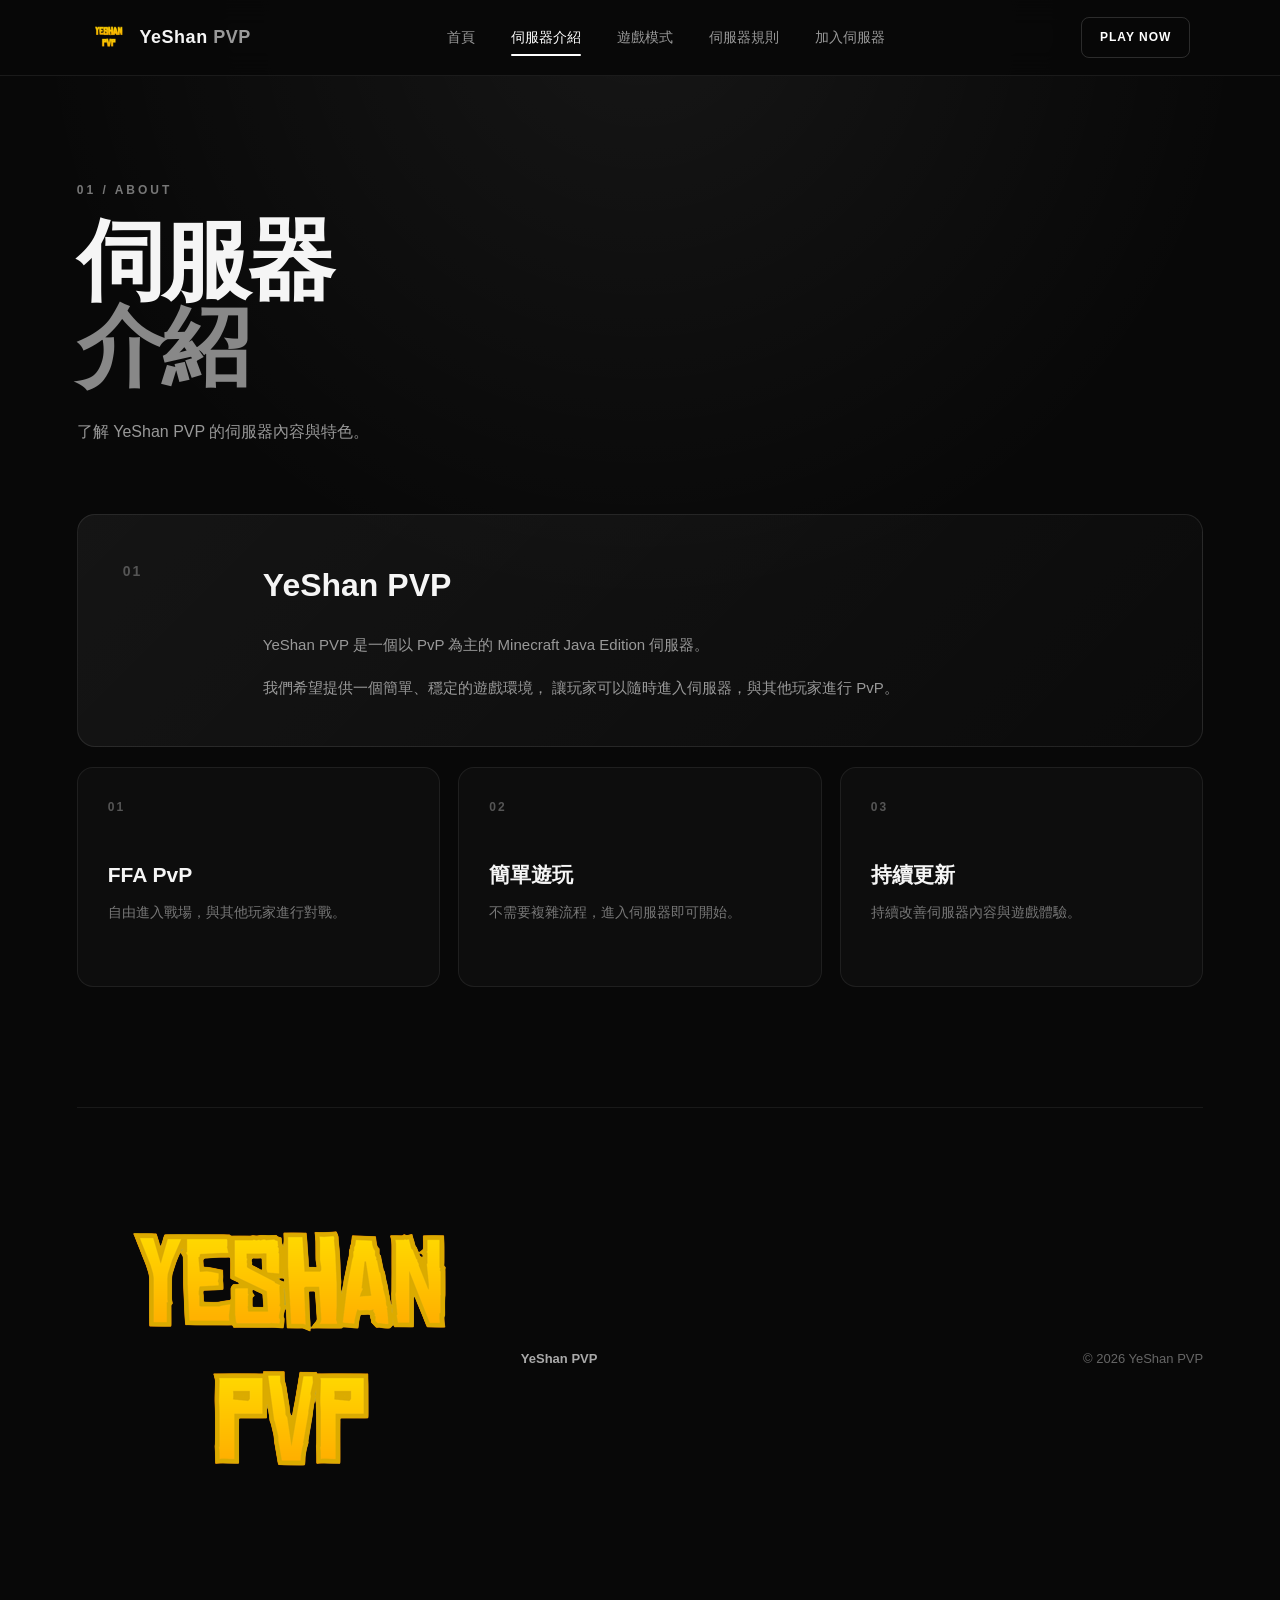
==== commit 7eb5ac03: "Update about.html" ====
--- a/about.html
+++ b/about.html
@@ -8,28 +8,27 @@
 
     <title>伺服器介紹｜YeShan PVP</title>
 
-    <meta name="description"
-          content="YeShan PVP Minecraft PvP Server">
+    <meta
+        name="description"
+        content="YeShan PVP Minecraft PvP Server"
+    >
 
-    <!-- 網頁分頁圖示 -->
     <link rel="icon" type="image/png" href="favicon.png">
+    <link rel="shortcut icon" type="image/png" href="favicon.png">
 
-    <!-- 網站樣式 -->
     <link rel="stylesheet" href="style.css">
 
 </head>
-
 
 <body>
 
 <header class="navbar">
 
-    <!-- Logo -->
     <a href="index.html" class="logo">
 
         <img
-            src="logo.png"
-            alt="YeShan PVP Logo"
+            src="favicon.png"
+            alt="YeShan PVP"
             class="custom-logo"
         >
 
@@ -76,9 +75,7 @@
 
     <div class="page-header">
 
-        <span>
-            01 / ABOUT
-        </span>
+        <span>01 / ABOUT</span>
 
         <h1>
             伺服器<br>
@@ -121,12 +118,9 @@
 
     <section class="content-grid">
 
-
         <div class="feature-card">
 
-            <span>
-                01
-            </span>
+            <span>01</span>
 
             <h2>
                 FFA PvP
@@ -141,9 +135,7 @@
 
         <div class="feature-card">
 
-            <span>
-                02
-            </span>
+            <span>02</span>
 
             <h2>
                 簡單遊玩
@@ -158,9 +150,7 @@
 
         <div class="feature-card">
 
-            <span>
-                03
-            </span>
+            <span>03</span>
 
             <h2>
                 持續更新
@@ -172,7 +162,6 @@
 
         </div>
 
-
     </section>
 
 </main>
@@ -183,9 +172,9 @@
     <div class="footer-logo">
 
         <img
-            src="logo.png"
-            alt="YeShan PVP Logo"
-            class="custom-logo footer-custom-logo"
+            src="favicon.png"
+            alt="YeShan PVP"
+            class="footer-custom-logo"
         >
 
         <span>
@@ -204,5 +193,4 @@
 <script src="script.js"></script>
 
 </body>
-
-</html>+</html>
